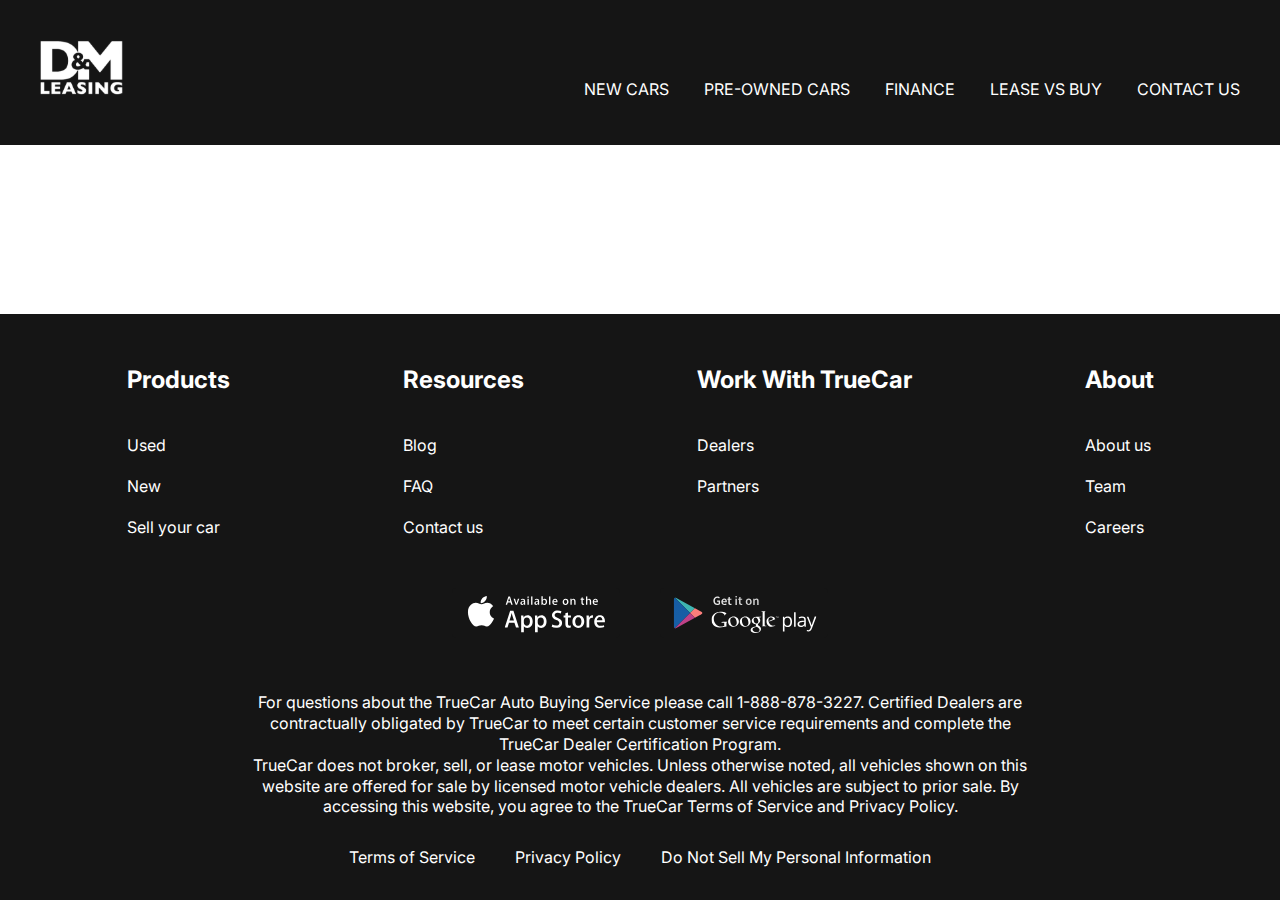
==== index.html @ b28d02d8 "initial commit: add header + footer" ====
<!DOCTYPE html>
<html lang="en">
  <head>
    <meta charset="UTF-8" />
    <meta name="viewport" content="width=device-width, initial-scale=1.0" />
    <title>Lease Cars</title>
    <link rel="preconnect" href="https://fonts.googleapis.com" />
    <link rel="preconnect" href="https://fonts.gstatic.com" crossorigin />
    <link
      href="https://fonts.googleapis.com/css2?family=Inter:wght@400;700&display=swap"
      rel="stylesheet"
    />
    <link rel="stylesheet" href="css/styles.css" />
    <link rel="stylesheet" href="css/adaptive.css" />
  </head>
  <body>
    <div class="wrapper">
      <header class="header header_main">
        <div class="container">
          <div class="header__inner">
            <a href="#" class="logo">
              <img src="images/logo.svg" alt="Logo" class="logo__img" />
            </a>
            <nav class="menu">
              <ul class="menu__list">
                <li class="menu__list-item">
                  <a href="#" class="menu__list-link">NEW CARS</a>
                </li>
                <li class="menu__list-item">
                  <a href="#" class="menu__list-link">PRE-OWNED CARS</a>
                </li>
                <li class="menu__list-item">
                  <a href="#" class="menu__list-link">FINANCE</a>
                </li>
                <li class="menu__list-item">
                  <a href="#" class="menu__list-link">LEASE VS BUY</a>
                </li>
                <li class="menu__list-item">
                  <a href="#" class="menu__list-link">CONTACT US</a>
                </li>
              </ul>
            </nav>
          </div>
        </div>
      </header>
      <main class="main"></main>
      <footer class="footer">
        <div class="container">
          <nav class="footer__menu">
            <ul class="footer__menu-list">
              <li class="footer__menu-item">
                <p class="footer__menu-title">Products</p>
              </li>
              <li class="footer__menu-item">
                <a href="#">Used</a>
              </li>
              <li class="footer__menu-item">
                <a href="#">New</a>
              </li>
              <li class="footer__menu-item">
                <a href="#">Sell your car</a>
              </li>
            </ul>
            <ul class="footer__menu-list">
              <li class="footer__menu-item">
                <p class="footer__menu-title">Resources</p>
              </li>
              <li class="footer__menu-item">
                <a href="#">Blog</a>
              </li>
              <li class="footer__menu-item">
                <a href="#">FAQ</a>
              </li>
              <li class="footer__menu-item">
                <a href="#">Contact us</a>
              </li>
            </ul>
            <ul class="footer__menu-list">
              <li class="footer__menu-item">
                <p class="footer__menu-title">Work With TrueCar</p>
              </li>
              <li class="footer__menu-item">
                <a href="#">Dealers</a>
              </li>
              <li class="footer__menu-item">
                <a href="#">Partners</a>
              </li>
            </ul>
            <ul class="footer__menu-list">
              <li class="footer__menu-item">
                <p class="footer__menu-title">About</p>
              </li>
              <li class="footer__menu-item">
                <a href="#">About us</a>
              </li>
              <li class="footer__menu-item">
                <a href="#">Team</a>
              </li>
              <li class="footer__menu-item">
                <a href="#">Careers</a>
              </li>
            </ul>
          </nav>
          <ul class="footer__app-list">
            <li class="footer__app-item">
              <a href="#" class="footer__app-link">
                <img
                  src="images/app-store.svg"
                  alt="App Store"
                  class="footer__app-img"
                />
              </a>
            </li>
            <li class="footer__app-item">
              <a href="#" class="footer__app-link">
                <img
                  src="images/google-play.svg"
                  alt="Google Play"
                  class="footer__app-img"
                />
              </a>
            </li>
          </ul>
          <div class="footer__text">
            <p class="footer__text-item">
              For questions about the TrueCar Auto Buying Service please call
              1-888-878-3227. Certified Dealers are contractually obligated by
              TrueCar to meet certain customer service requirements and complete
              the TrueCar Dealer Certification Program.
            </p>
            <p class="footer__text-item">
              TrueCar does not broker, sell, or lease motor vehicles. Unless
              otherwise noted, all vehicles shown on this website are offered
              for sale by licensed motor vehicle dealers. All vehicles are
              subject to prior sale. By accessing this website, you agree to the
              TrueCar Terms of Service and Privacy Policy.
            </p>
          </div>
          <nav class="footer__copy">
            <ul class="footer__copy-list">
              <li class="footer__copy-item">
                <a href="#" class="footer__copy-link">Terms of Service</a>
              </li>
              <li class="footer__copy-item">
                <a href="#" class="footer__copy-link">Privacy Policy</a>
              </li>
              <li class="footer__copy-item">
                <a href="#" class="footer__copy-link">
                  Do Not Sell My Personal Information</a
                >
              </li>
            </ul>
          </nav>
        </div>
      </footer>
    </div>
    <script src="js/script.js"></script>
  </body>
</html>
---- css/styles.css ----
html {
  box-sizing: border-box;
}

*,
*:after,
*:before {
  box-sizing: inherit;
  margin: 0;
  padding: 0;
}

ul {
  list-style: none;
}

a {
  color: inherit;
  text-decoration: none;
}

html,
body {
  height: 100%;
}

.wrapper {
  min-height: 100%;
  display: flex;
  flex-direction: column;
}

.container {
  max-width: 1220px;
  margin: 0 auto;
  padding: 0 10px;
}

body {
  font-family: "Inter", sans-serif;
  font-size: 16px;
  font-weight: 400;
  line-height: 1.3;
}

.header {
  background-color: #151515;
}

.header_main {
  /* background-color: transparent; */
}

.header__inner {
  display: flex;
  justify-content: space-between;
  align-items: flex-end;
  padding: 40px 0 45px;
}

.menu__list {
  display: flex;
  gap: 35px;
}

.menu__list-link {
  color: #fff;
  text-transform: uppercase;
}

.footer {
  padding: 50px 0 32px;
  background-color: #151515;
  color: #fff;
}

.footer__menu {
  display: flex;
  justify-content: space-around;
  margin-bottom: 50px;
}

.footer__menu-list {
  max-width: 250px;
}

.footer__menu-title {
  padding-bottom: 20px;
  font-size: 24px;
  font-weight: 700;
}

.footer__menu-item + .footer__menu-item {
  padding-top: 20px;
}

.footer__app-list {
  display: flex;
  justify-content: center;
  gap: 40px;
  margin-bottom: 50px;
}

.footer__text {
  max-width: 800px;
  margin: 0 auto 30px;
  text-align: center;
}

.footer__copy-list {
  display: flex;
  justify-content: center;
  gap: 40px;
}

.main {
  flex-grow: 1;
}
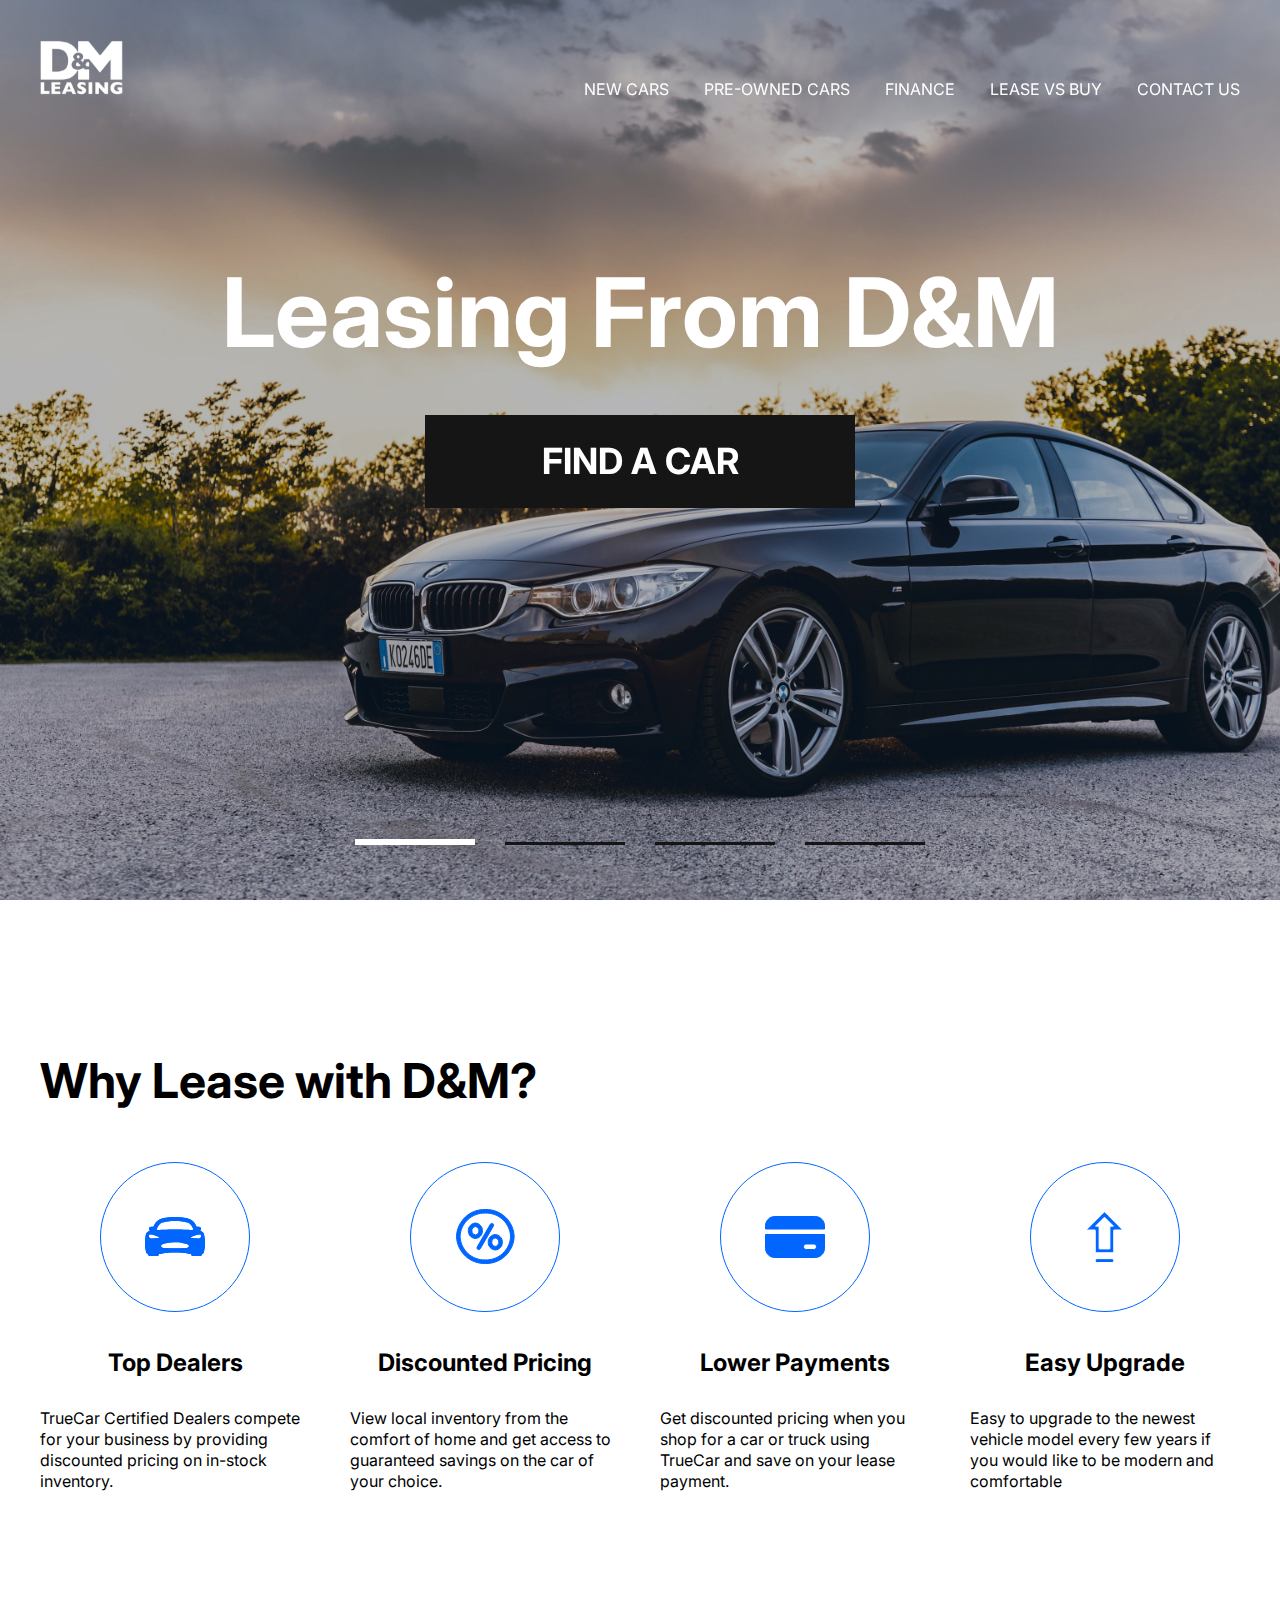
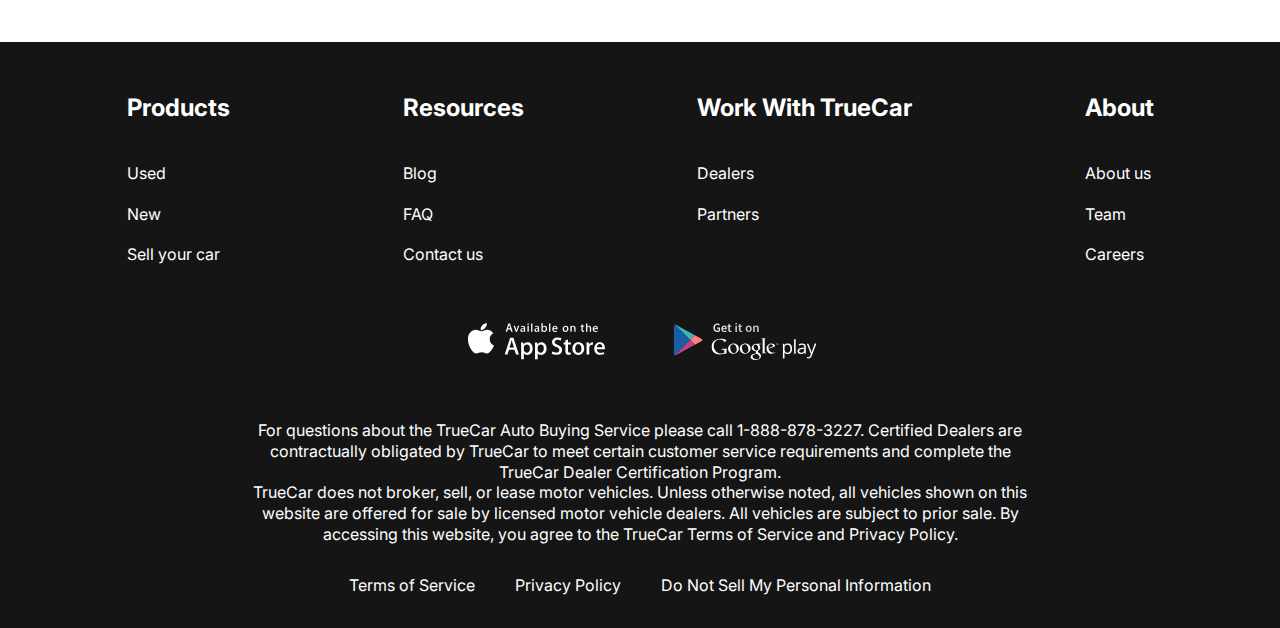
==== commit 7735422e: "add why section (1920px)" ====
--- a/index.html
+++ b/index.html
@@ -10,6 +10,7 @@
       href="https://fonts.googleapis.com/css2?family=Inter:wght@400;700&display=swap"
       rel="stylesheet"
     />
+    <link rel="stylesheet" href="css/swiper-bundle.min.css" />
     <link rel="stylesheet" href="css/styles.css" />
     <link rel="stylesheet" href="css/adaptive.css" />
   </head>
@@ -43,7 +44,84 @@
           </div>
         </div>
       </header>
-      <main class="main"></main>
+      <main class="main">
+        <section class="top">
+          <div class="container">
+            <h1 class="top__title">Leasing From D&M</h1>
+            <a href="#" class="top__link">FIND A CAR</a>
+          </div>
+        </section>
+        <div class="slider">
+          <div class="swiper">
+            <div class="swiper-wrapper">
+              <div
+                class="swiper-slide"
+                style="background-image: url(images/top-1.jpg)"
+              ></div>
+              <div
+                class="swiper-slide"
+                style="background-image: url(images/top-2.jpg)"
+              ></div>
+              <div
+                class="swiper-slide"
+                style="background-image: url(images/top-1.jpg)"
+              ></div>
+              <div
+                class="swiper-slide"
+                style="background-image: url(images/top-2.jpg)"
+              ></div>
+            </div>
+            <div class="swiper-pagination"></div>
+          </div>
+        </div>
+        <section class="why">
+          <div class="container">
+            <h2 class="section-title">Why Lease with D&M?</h2>
+            <ul class="why__list">
+              <li class="why__item">
+                <img src="images/why-1.svg" alt="Car" class="why__item-img" />
+                <h3 class="why__item-title">Top Dealers</h3>
+                <p class="why__item-text">
+                  TrueCar Certified Dealers compete for your business by
+                  providing discounted pricing on in-stock inventory.
+                </p>
+              </li>
+              <li class="why__item">
+                <img
+                  src="images/why-2.svg"
+                  alt="Discount"
+                  class="why__item-img"
+                />
+                <h3 class="why__item-title">Discounted Pricing</h3>
+                <p class="why__item-text">
+                  View local inventory from the comfort of home and get access
+                  to guaranteed savings on the car of your choice.
+                </p>
+              </li>
+              <li class="why__item">
+                <img src="images/why-3.svg" alt="Card" class="why__item-img" />
+                <h3 class="why__item-title">Lower Payments</h3>
+                <p class="why__item-text">
+                  Get discounted pricing when you shop for a car or truck using
+                  TrueCar and save on your lease payment.
+                </p>
+              </li>
+              <li class="why__item">
+                <img
+                  src="images/why-4.svg"
+                  alt="Upgrade"
+                  class="why__item-img"
+                />
+                <h3 class="why__item-title">Easy Upgrade</h3>
+                <p class="why__item-text">
+                  Easy to upgrade to the newest vehicle model every few years if
+                  you would like to be modern and comfortable
+                </p>
+              </li>
+            </ul>
+          </div>
+        </section>
+      </main>
       <footer class="footer">
         <div class="container">
           <nav class="footer__menu">
@@ -154,6 +232,7 @@
         </div>
       </footer>
     </div>
+    <script src="js/swiper-bundle.min.js"></script>
     <script src="js/script.js"></script>
   </body>
 </html>
--- a/css/styles.css
+++ b/css/styles.css
@@ -36,6 +36,12 @@
   padding: 0 10px;
 }
 
+.section-title {
+  margin-bottom: 50px;
+  font-size: 48px;
+  font-weight: 700;
+}
+
 body {
   font-family: "Inter", sans-serif;
   font-size: 16px;
@@ -43,12 +49,20 @@
   line-height: 1.3;
 }
 
+.main {
+  flex-grow: 1;
+}
+
 .header {
   background-color: #151515;
 }
 
 .header_main {
-  /* background-color: transparent; */
+  position: absolute;
+  left: 0;
+  right: 0;
+  background-color: transparent;
+  z-index: 5;
 }
 
 .header__inner {
@@ -113,6 +127,78 @@
   gap: 40px;
 }
 
-.main {
-  flex-grow: 1;
-}
+.top {
+  position: absolute;
+  left: 0;
+  right: 0;
+  padding: 250px 0 50px;
+  color: #fff;
+  font-weight: 700;
+  text-align: center;
+  z-index: 5;
+}
+
+.top__title {
+  padding-bottom: 40px;
+  font-size: 96px;
+}
+
+.top__link {
+  display: inline-block;
+  max-width: 430px;
+  width: 100%;
+  padding: 23px;
+  background-color: #151515;
+  font-size: 36px;
+  text-transform: uppercase;
+}
+
+.swiper-slide {
+  height: 100vh;
+  background-repeat: no-repeat;
+  background-size: cover;
+  background-position: center center;
+}
+
+.swiper-pagination-bullet {
+  width: 120px;
+  height: 3px;
+  margin: 0 15px !important;
+  background-color: #151515;
+  border-radius: 0;
+  opacity: 1;
+}
+
+.swiper-pagination-bullets.swiper-pagination-horizontal {
+  bottom: 50px;
+}
+
+.swiper-pagination-bullet-active {
+  height: 6px;
+  background-color: #fff;
+}
+
+.why {
+  padding: 150px 0;
+}
+
+.why__list {
+  display: grid;
+  grid-template-columns: repeat(4, 1fr);
+  gap: 40px;
+  text-align: center;
+}
+
+.why__item-img {
+  margin-bottom: 30px;
+}
+
+.why__item-title {
+  margin-bottom: 30px;
+  font-size: 24px;
+  font-weight: 700;
+}
+
+.why__item-text {
+  text-align: left;
+}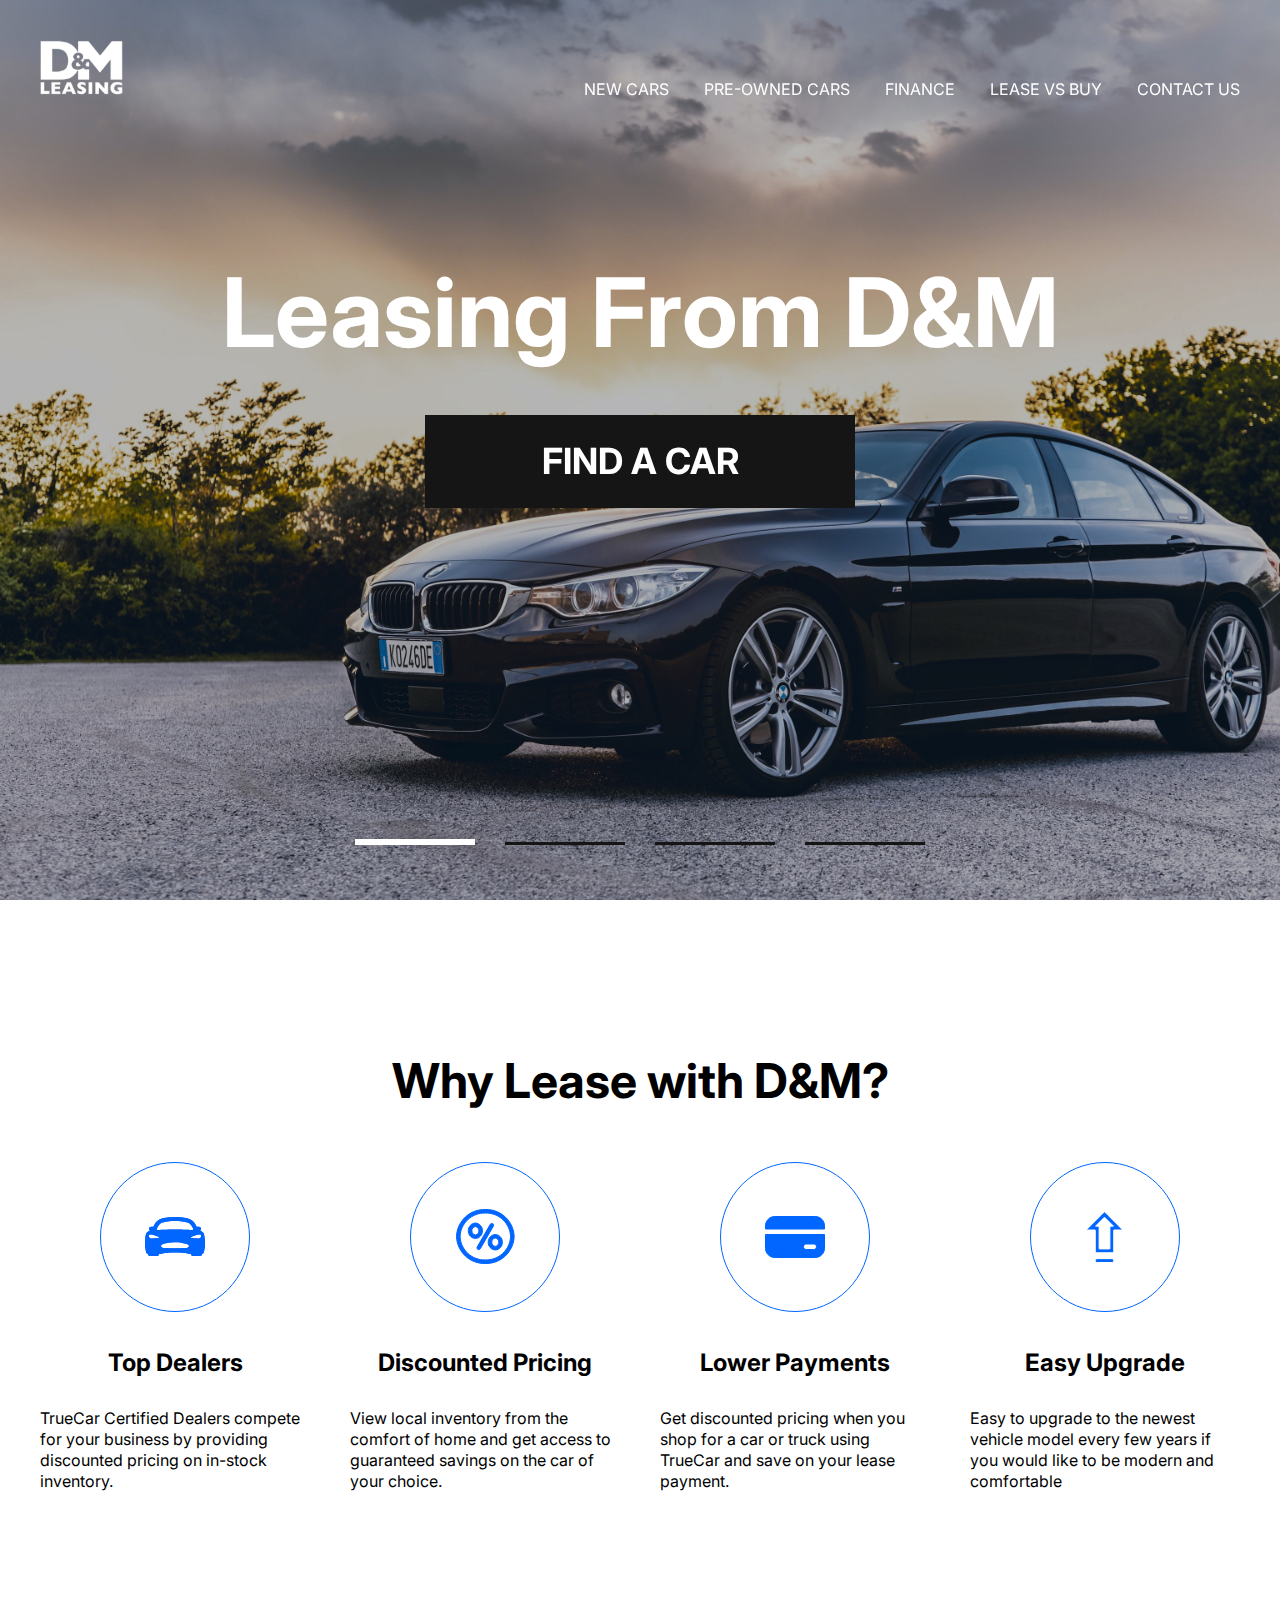
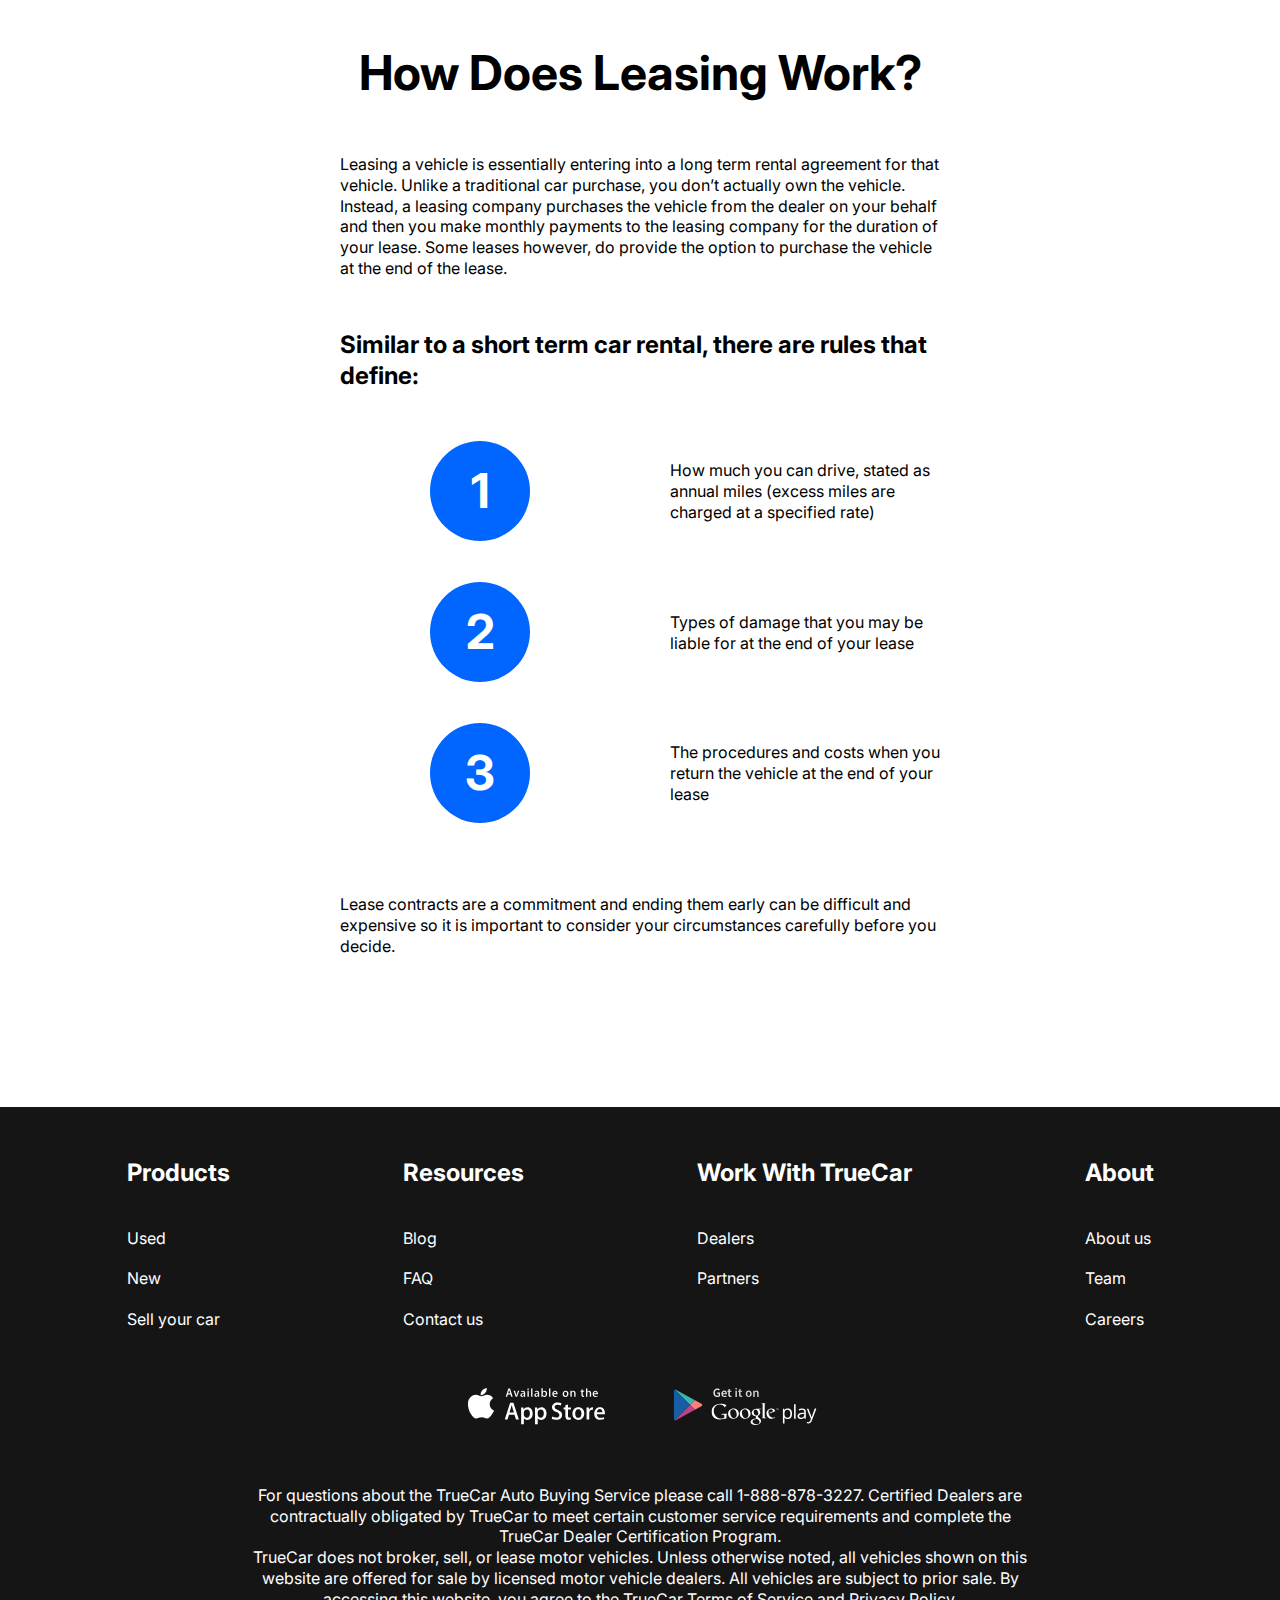
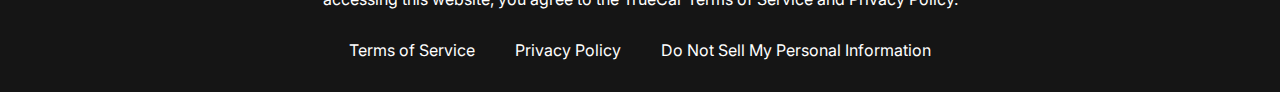
==== commit 255c93cd: "add how section (1920px)" ====
--- a/index.html
+++ b/index.html
@@ -121,6 +121,44 @@
             </ul>
           </div>
         </section>
+        <section class="how">
+          <div class="container">
+            <div class="how__inner">
+              <h2 class="section-title">How Does Leasing Work?</h2>
+              <p class="how__text">
+                Leasing a vehicle is essentially entering into a long term
+                rental agreement for that vehicle. Unlike a traditional car
+                purchase, you don’t actually own the vehicle. Instead, a leasing
+                company purchases the vehicle from the dealer on your behalf and
+                then you make monthly payments to the leasing company for the
+                duration of your lease. Some leases however, do provide the
+                option to purchase the vehicle at the end of the lease.
+              </p>
+              <h4 class="how__title">
+                Similar to a short term car rental, there are rules that define:
+              </h4>
+              <ol class="how__list">
+                <li class="how__item">
+                  How much you can drive, stated as annual miles (excess miles
+                  are charged at a specified rate)
+                </li>
+                <li class="how__item">
+                  Types of damage that you may be liable for at the end of your
+                  lease
+                </li>
+                <li class="how__item">
+                  The procedures and costs when you return the vehicle at the
+                  end of your lease
+                </li>
+              </ol>
+              <p class="how__text">
+                Lease contracts are a commitment and ending them early can be
+                difficult and expensive so it is important to consider your
+                circumstances carefully before you decide.
+              </p>
+            </div>
+          </div>
+        </section>
       </main>
       <footer class="footer">
         <div class="container">
--- a/css/styles.css
+++ b/css/styles.css
@@ -40,6 +40,7 @@
   margin-bottom: 50px;
   font-size: 48px;
   font-weight: 700;
+  text-align: center;
 }
 
 body {
@@ -201,4 +202,58 @@
 
 .why__item-text {
   text-align: left;
-}+}
+
+.how {
+  padding-bottom: 150px;
+}
+
+.how__inner {
+  max-width: 600px;
+  margin: 0 auto;
+}
+
+.how__title {
+  padding-top: 50px;
+  font-size: 24px;
+  font-weight: 700;
+}
+
+.how__list {
+  padding: 50px 0 70px;
+  counter-reset: howCounter;
+}
+
+.how__item {
+  box-sizing: content-box;
+  position: relative;
+  width: 270px;
+  min-height: 63px;
+  display: flex;
+  align-items: center;
+  margin-left: auto;
+  padding: 19px 0 19px 240px;
+  list-style: none;
+}
+
+.how__item + .how__item {
+  margin-top: 40px;
+}
+
+.how__item::before {
+  content: counter(howCounter);
+  counter-increment: howCounter;
+  position: absolute;
+  top: 0;
+  left: 0;
+  display: flex;
+  justify-content: center;
+  align-items: center;
+  width: 100px;
+  height: 100px;
+  border-radius: 50%;
+  background-color: #0066ff;
+  color: #fff;
+  font-size: 48px;
+  font-weight: 700;
+}
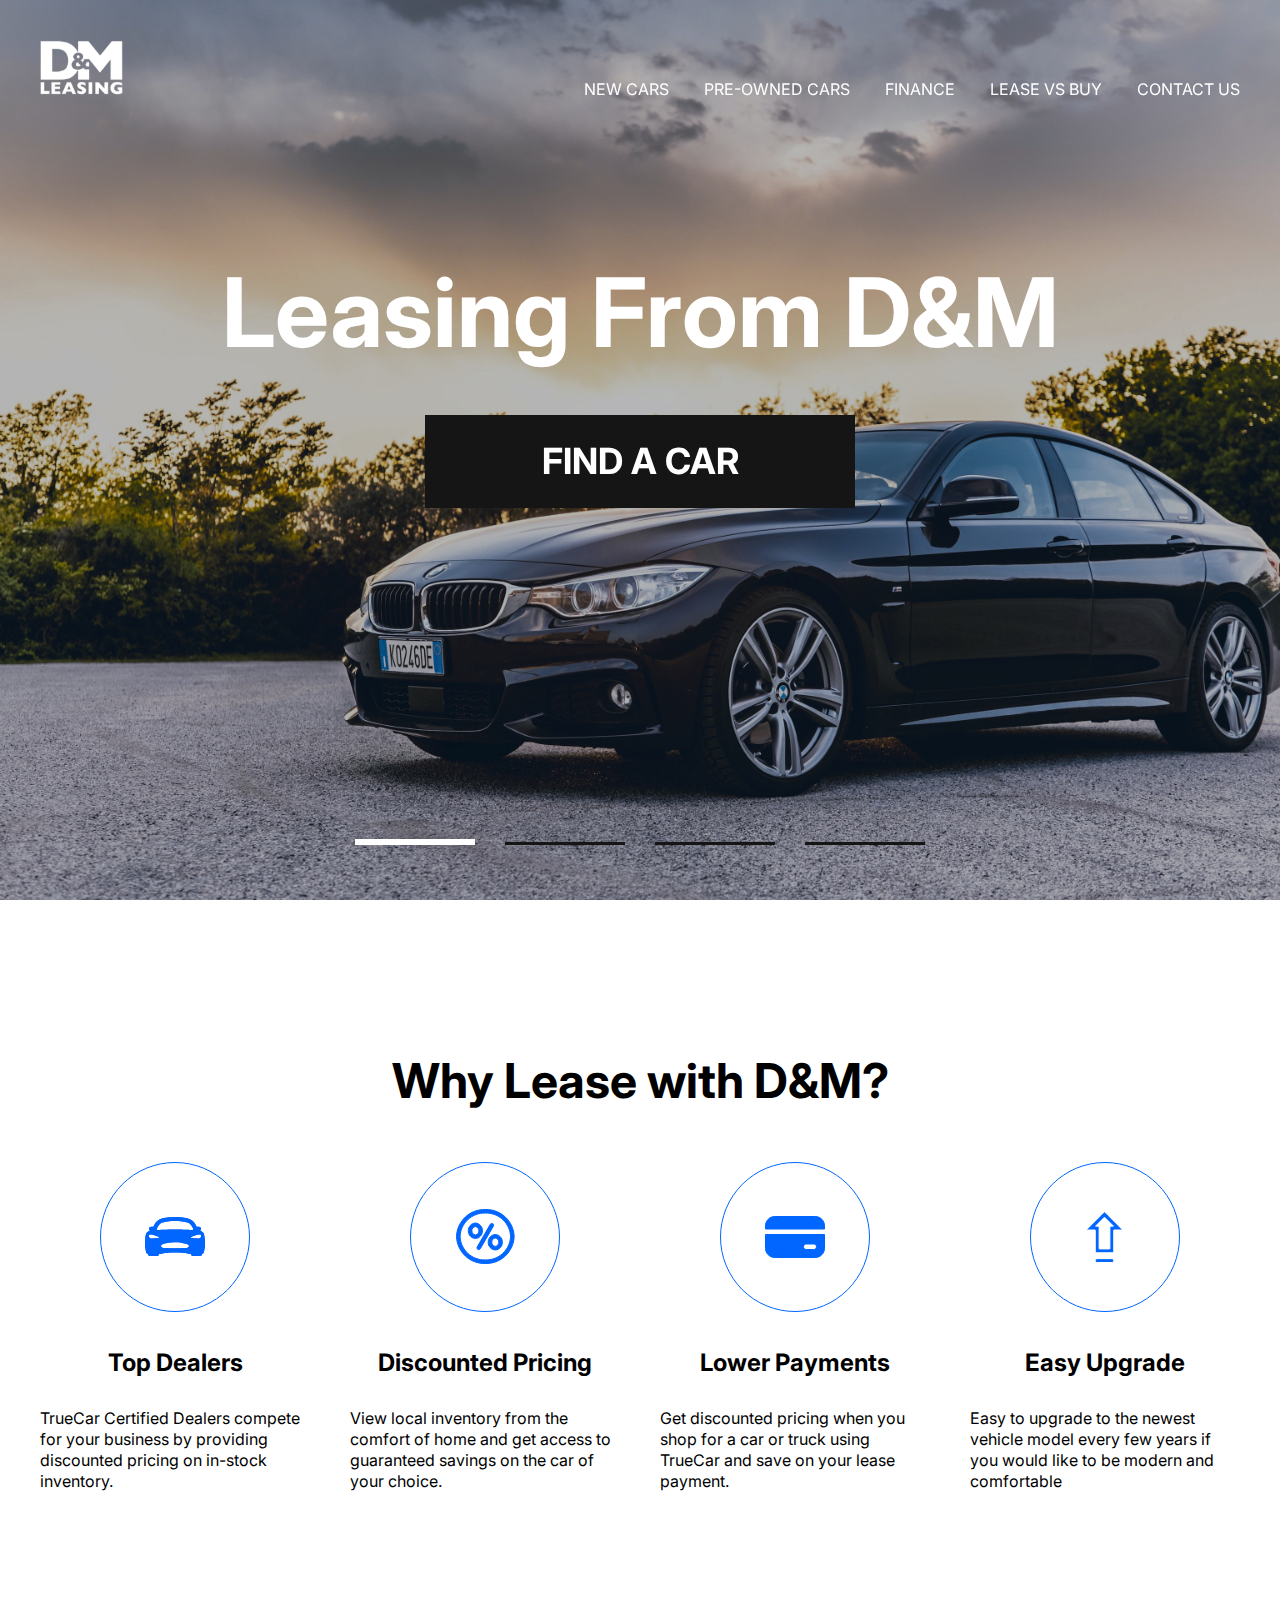
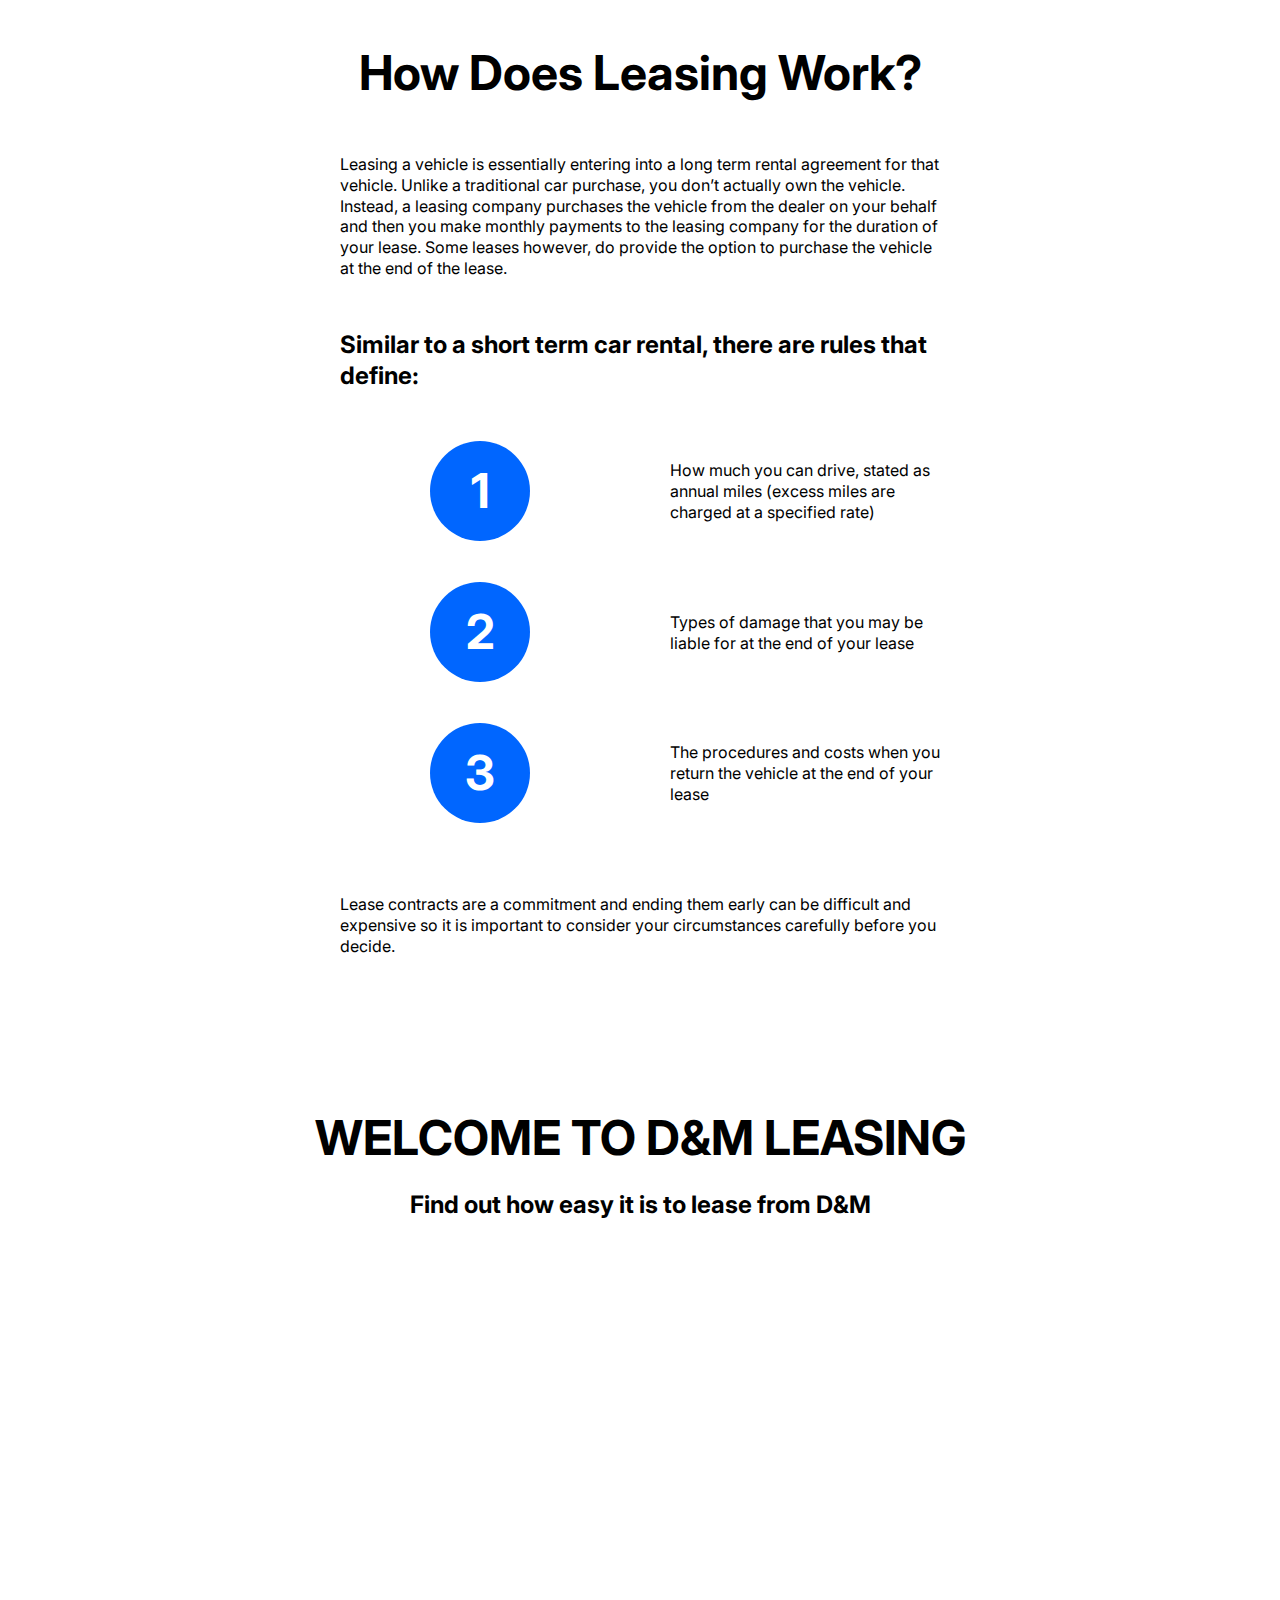
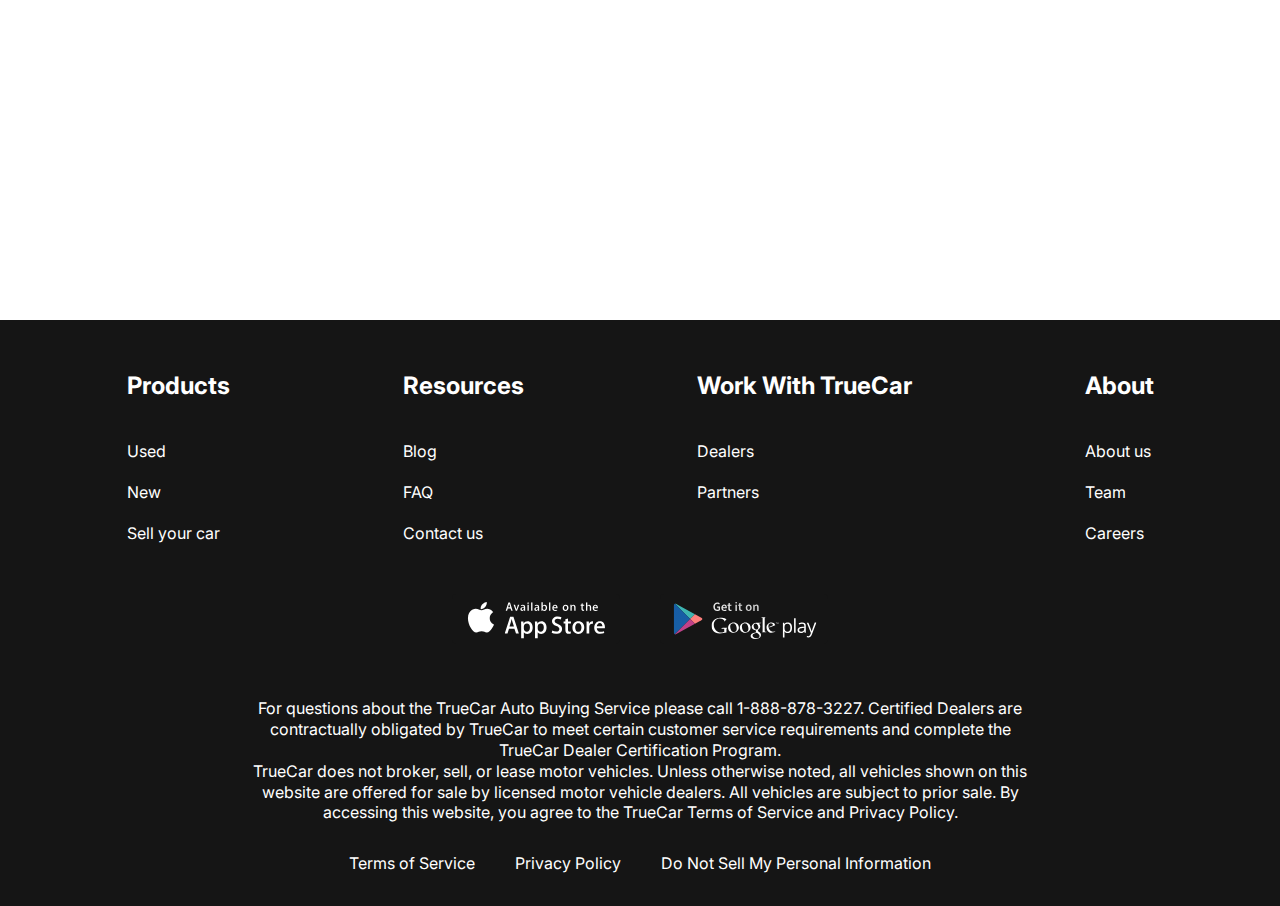
==== commit b90d9a0b: "add welcome section (1920px)" ====
--- a/index.html
+++ b/index.html
@@ -159,6 +159,25 @@
             </div>
           </div>
         </section>
+        <section class="welcome">
+          <div class="container">
+            <h2 class="section-title welcome__title">WELCOME TO D&M LEASING</h2>
+            <p class="welcome__text">
+              Find out how easy it is to lease from D&M
+            </p>
+            <iframe
+              class="welcome__video"
+              width="1000"
+              height="500"
+              src="https://www.youtube.com/embed/72RhPZmeoS4?si=w_tvnFvDi1tFaTDL"
+              title="YouTube video player"
+              frameborder="0"
+              allow="accelerometer; autoplay; clipboard-write; encrypted-media; gyroscope; picture-in-picture; web-share"
+              referrerpolicy="strict-origin-when-cross-origin"
+              allowfullscreen
+            ></iframe>
+          </div>
+        </section>
       </main>
       <footer class="footer">
         <div class="container">
--- a/css/styles.css
+++ b/css/styles.css
@@ -257,3 +257,23 @@
   font-size: 48px;
   font-weight: 700;
 }
+
+.welcome {
+  padding-bottom: 150px;
+}
+
+.welcome__title {
+  margin-bottom: 20px;
+}
+
+.welcome__text {
+  margin-bottom: 50px;
+  font-size: 24px;
+  font-weight: 700;
+  text-align: center;
+}
+
+.welcome__video {
+  display: block;
+  margin: 0 auto;
+}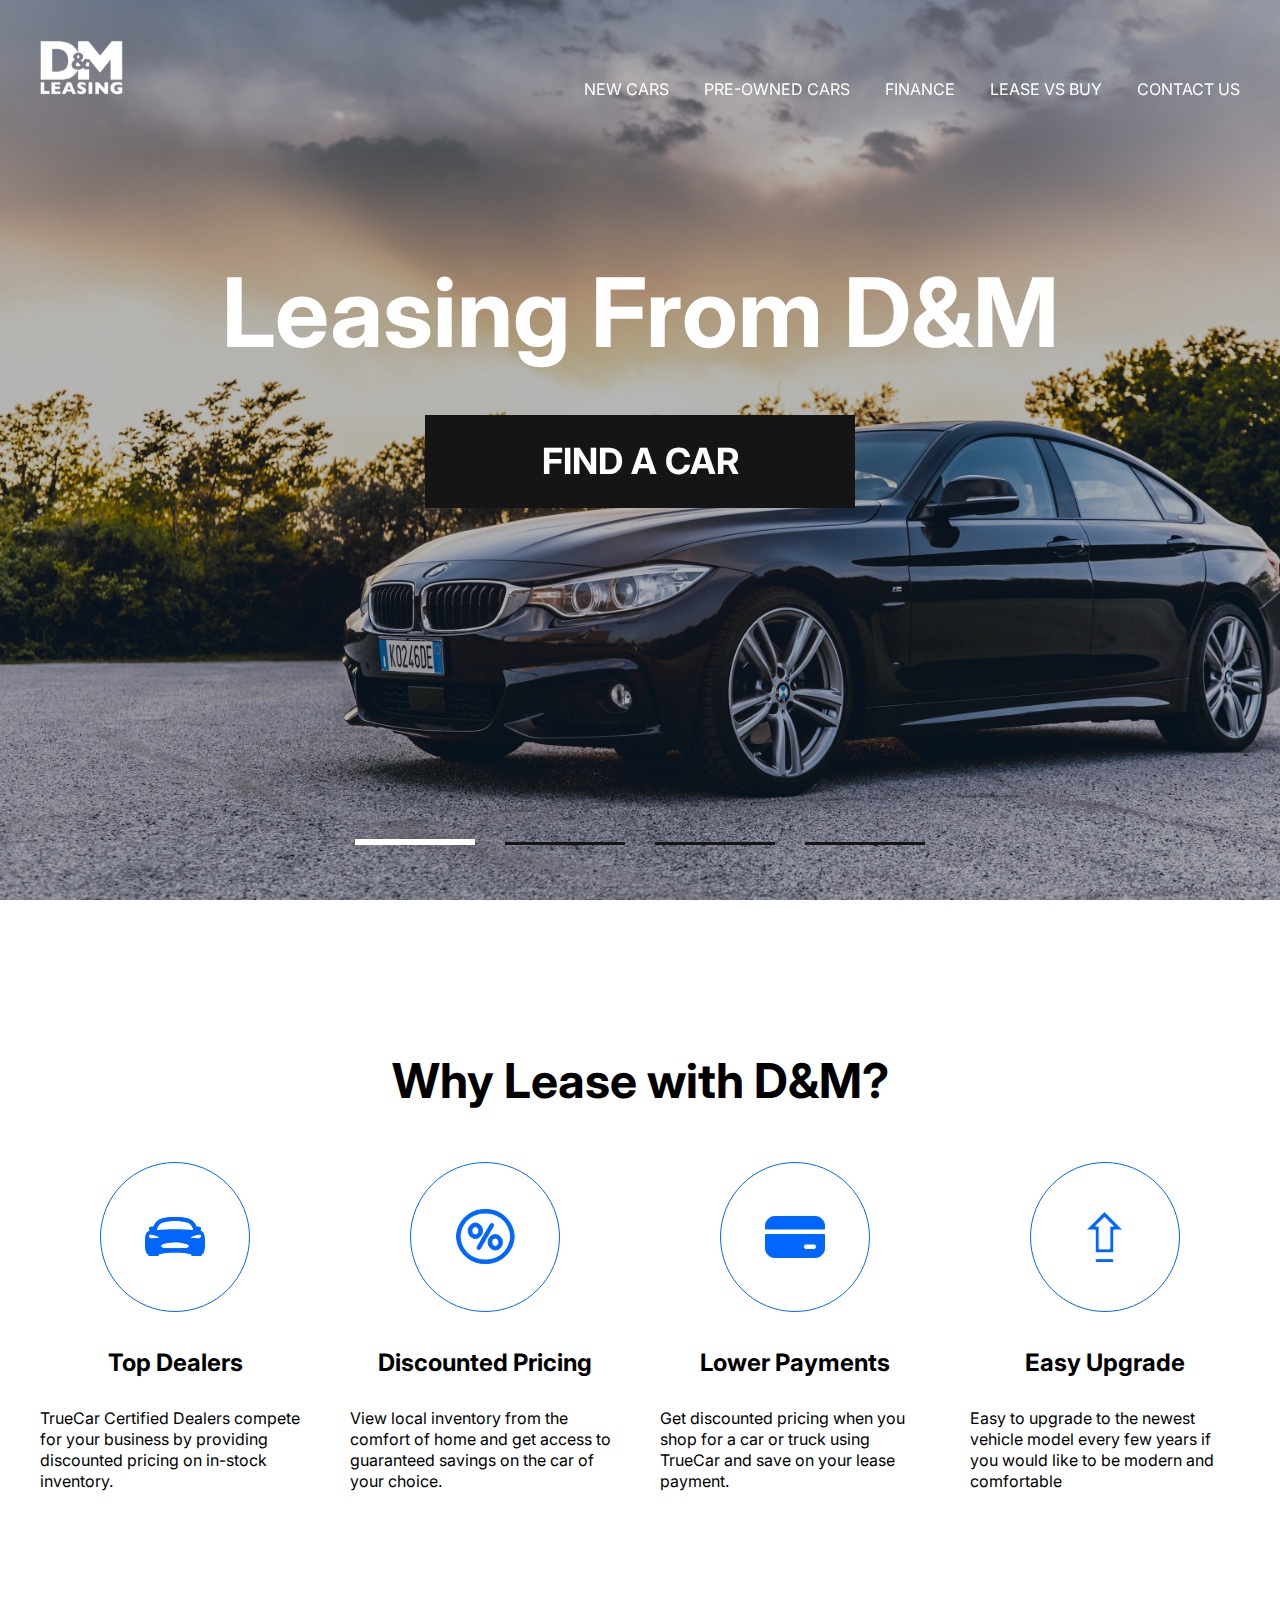
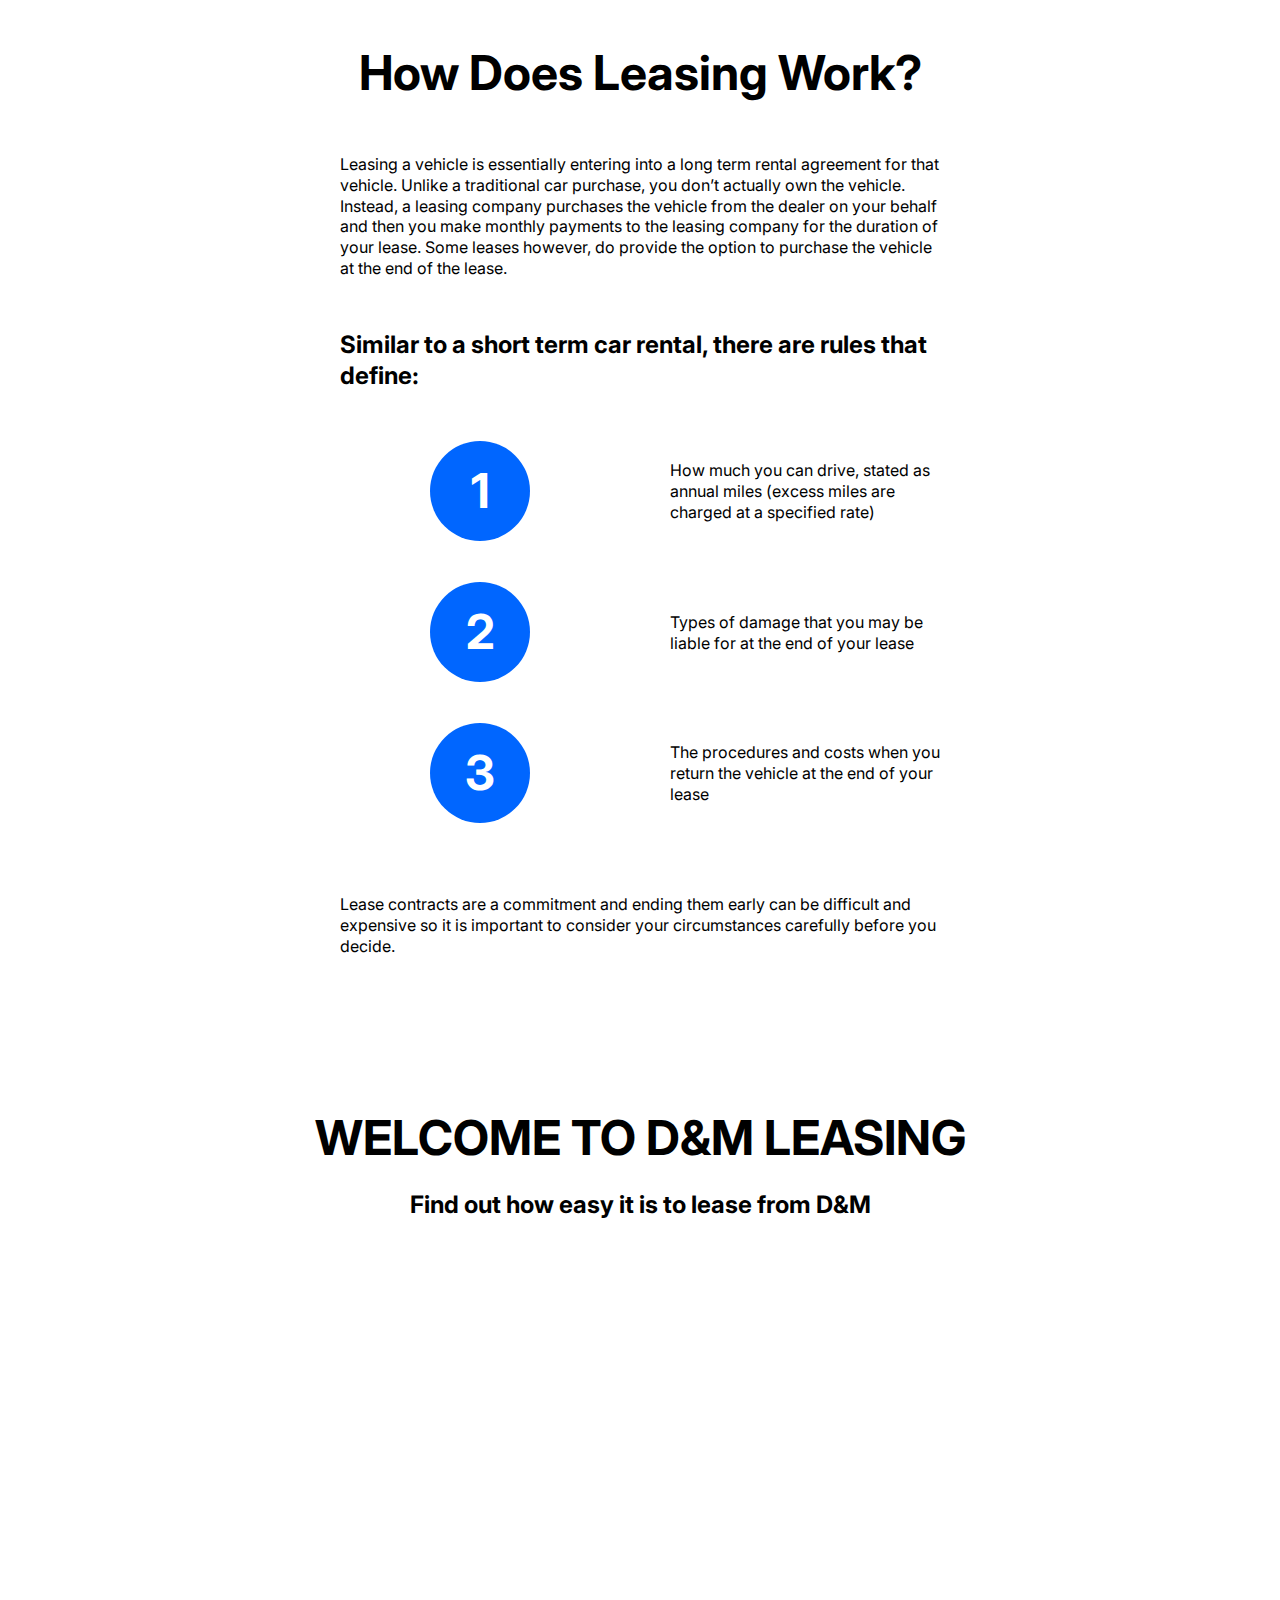
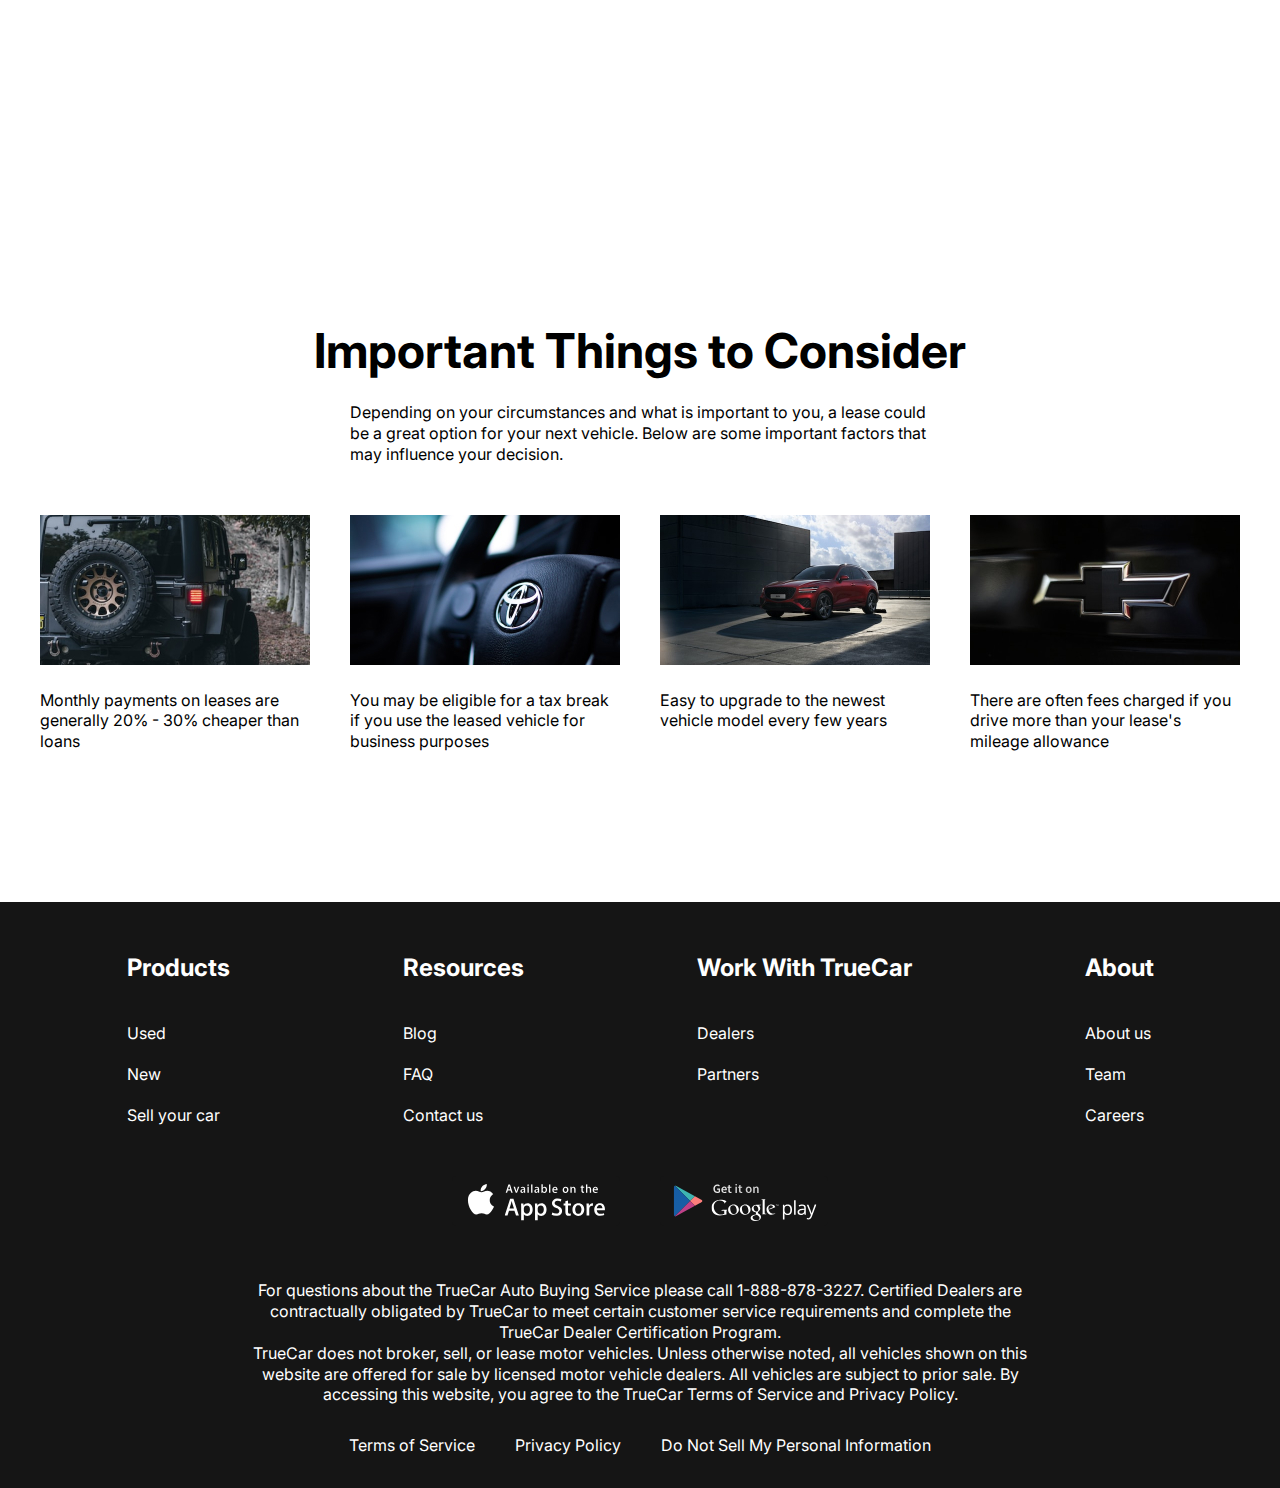
==== commit 1c37cc71: "add important section (1920px), minor fixes swiper" ====
--- a/index.html
+++ b/index.html
@@ -178,6 +178,63 @@
             ></iframe>
           </div>
         </section>
+        <section class="important">
+          <div class="container">
+            <h2 class="section-title important__title">
+              Important Things to Consider
+            </h2>
+            <p class="important__text">
+              Depending on your circumstances and what is important to you, a
+              lease could be a great option for your next vehicle. Below are
+              some important factors that may influence your decision.
+            </p>
+            <ul class="important__list">
+              <li class="important__item">
+                <img
+                  src="images/important-1.jpg"
+                  alt="Jeep"
+                  class="important__item-img"
+                />
+                <p class="important__item-text">
+                  Monthly payments on leases are generally 20% - 30% cheaper
+                  than loans
+                </p>
+              </li>
+              <li class="important__item">
+                <img
+                  src="images/important-2.jpg"
+                  alt="Toyota"
+                  class="important__item-img"
+                />
+                <p class="important__item-text">
+                  You may be eligible for a tax break if you use the leased
+                  vehicle for business purposes
+                </p>
+              </li>
+              <li class="important__item">
+                <img
+                  src="images/important-3.jpg"
+                  alt="Red car"
+                  class="important__item-img"
+                />
+                <p class="important__item-text">
+                  Easy to upgrade to the newest vehicle model every few years
+                </p>
+              </li>
+              <li class="important__item">
+                <img
+                  src="images/important-4.jpg"
+                  alt="Chevrolet"
+                  class="important__item-img"
+                />
+                <p class="important__item-text">
+                  There are often fees charged if you drive more than your
+                  lease's mileage allowance
+                </p>
+              </li>
+            </ul>
+          </div>
+        </section>
       </main>
       <footer class="footer">
         <div class="container">
--- a/css/styles.css
+++ b/css/styles.css
@@ -63,7 +63,7 @@
   left: 0;
   right: 0;
   background-color: transparent;
-  z-index: 5;
+  z-index: 10;
 }
 
 .header__inner {
@@ -276,4 +276,27 @@
 .welcome__video {
   display: block;
   margin: 0 auto;
+}
+
+.important {
+  padding-bottom: 150px;
+}
+
+.important__title {
+  margin-bottom: 20px;
+}
+
+.important__text {
+  max-width: 580px;
+  margin: 0 auto 50px;
+}
+
+.important__list {
+  display: grid;
+  grid-template-columns: repeat(4, 1fr);
+  gap: 40px;
+}
+
+.important__item-img {
+  margin-bottom: 20px;
 }